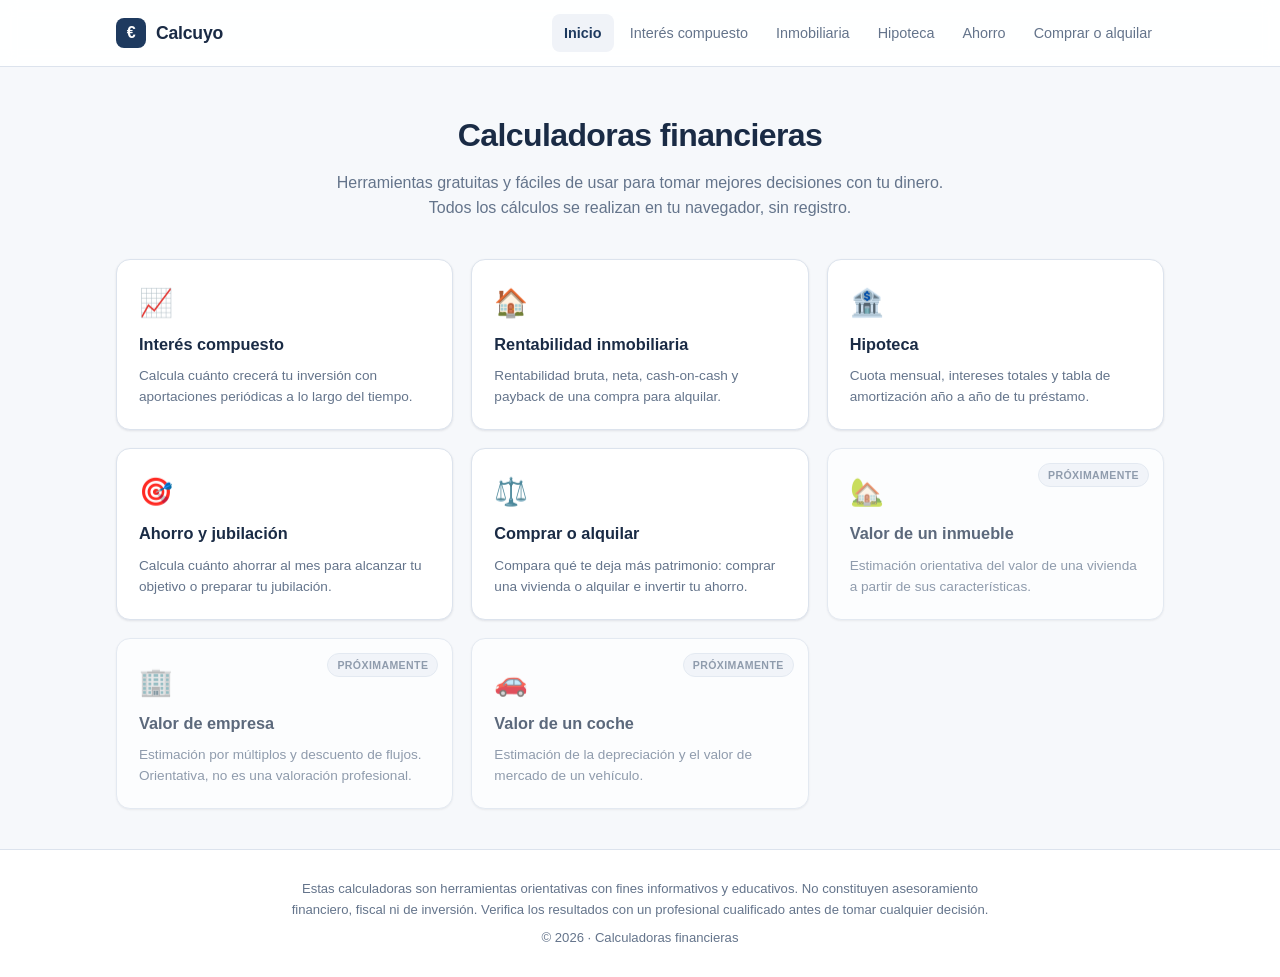
==== index.html @ 3c6fef60 "Comprar vs alquilar + mejoras" ====
<!DOCTYPE html>
<html lang="es">
<head>
<meta charset="UTF-8">
<meta name="viewport" content="width=device-width, initial-scale=1.0">
<!-- Verificación de propiedad para Google Search Console -->
<meta name="google-site-verification" content="KNU61p3PMGlYBr0yV_U5eCrznj9JNH6V3RCgdyPIXgY" />
<title>Calculadoras financieras gratis online | Calcuyo</title>
<meta name="description" content="Calculadoras financieras gratuitas y sin registro: interés compuesto, rentabilidad de un piso de alquiler y más. Resultados al instante en tu navegador.">
<link rel="canonical" href="https://calcuyo.com/">
<link rel="stylesheet" href="assets/styles.css">
</head>
<body>

  <!-- ===== Barra superior ===== -->
  <div class="topbar">
    <div class="inner">
      <a class="brand" href="index.html">
        <span class="logo">€</span>
        <span class="name">Calcuyo</span>
      </a>
      <nav class="topnav">
        <a href="index.html" class="active">Inicio</a>
        <a href="interes-compuesto.html">Interés compuesto</a>
        <a href="rentabilidad-inmobiliaria.html">Inmobiliaria</a>
        <a href="hipoteca.html">Hipoteca</a>
        <a href="ahorro.html">Ahorro</a>
        <a href="comprar-vs-alquilar.html">Comprar o alquilar</a>
      </nav>
    </div>
  </div>

  <div class="container">
    <div class="page-head">
      <h1>Calculadoras financieras</h1>
      <p>Herramientas gratuitas y fáciles de usar para tomar mejores decisiones con tu dinero. Todos los cálculos se realizan en tu navegador, sin registro.</p>
    </div>

    <!-- ===== Tarjetas de herramientas ===== -->
    <div class="cards">

      <a class="tool-card" href="interes-compuesto.html">
        <div class="ico">📈</div>
        <h3>Interés compuesto</h3>
        <p>Calcula cuánto crecerá tu inversión con aportaciones periódicas a lo largo del tiempo.</p>
      </a>

      <a class="tool-card" href="rentabilidad-inmobiliaria.html">
        <div class="ico">🏠</div>
        <h3>Rentabilidad inmobiliaria</h3>
        <p>Rentabilidad bruta, neta, cash-on-cash y payback de una compra para alquilar.</p>
      </a>

      <a class="tool-card" href="hipoteca.html">
        <div class="ico">🏦</div>
        <h3>Hipoteca</h3>
        <p>Cuota mensual, intereses totales y tabla de amortización año a año de tu préstamo.</p>
      </a>

      <a class="tool-card" href="ahorro.html">
        <div class="ico">🎯</div>
        <h3>Ahorro y jubilación</h3>
        <p>Calcula cuánto ahorrar al mes para alcanzar tu objetivo o preparar tu jubilación.</p>
      </a>

      <a class="tool-card" href="comprar-vs-alquilar.html">
        <div class="ico">⚖️</div>
        <h3>Comprar o alquilar</h3>
        <p>Compara qué te deja más patrimonio: comprar una vivienda o alquilar e invertir tu ahorro.</p>
      </a>

      <!-- Próximamente: añadir el href cuando estén listas -->
      <div class="tool-card soon">
        <span class="badge">Próximamente</span>
        <div class="ico">🏡</div>
        <h3>Valor de un inmueble</h3>
        <p>Estimación orientativa del valor de una vivienda a partir de sus características.</p>
      </div>

      <div class="tool-card soon">
        <span class="badge">Próximamente</span>
        <div class="ico">🏢</div>
        <h3>Valor de empresa</h3>
        <p>Estimación por múltiplos y descuento de flujos. Orientativa, no es una valoración profesional.</p>
      </div>

      <div class="tool-card soon">
        <span class="badge">Próximamente</span>
        <div class="ico">🚗</div>
        <h3>Valor de un coche</h3>
        <p>Estimación de la depreciación y el valor de mercado de un vehículo.</p>
      </div>

    </div>
  </div>

  <!-- ===== Pie ===== -->
  <footer>
    <p class="disclaimer">
      Estas calculadoras son herramientas orientativas con fines informativos y educativos.
      No constituyen asesoramiento financiero, fiscal ni de inversión. Verifica los resultados
      con un profesional cualificado antes de tomar cualquier decisión.
    </p>
    <p>© 2026 · Calculadoras financieras</p>
  </footer>

</body>
</html>
---- assets/styles.css ----
/* =================================================================
   ESTILOS COMPARTIDOS — Suite de calculadoras
   Tema CLARO y sobrio · blanco + azul marino + verde apagado
   ================================================================= */

:root {
  --bg:          #f6f8fb;   /* fondo gris muy claro */
  --bg-panel:    #ffffff;   /* paneles blancos */
  --bg-input:    #ffffff;
  --bg-soft:     #f0f3f8;   /* relleno sutil (resultados neutros) */
  --border:      #dce3ed;   /* bordes grises claros */
  --text:        #1a2b45;   /* gris azulado oscuro para texto */
  --text-dim:    #64748b;   /* texto secundario */
  --accent:      #1e3a5f;   /* azul marino sobrio */
  --accent-hover:#16314f;
  --green:       #15803d;   /* verde apagado para positivos */
  --green-soft:  #eaf6ee;
  --red:         #b91c1c;
  --shadow:      0 1px 3px rgba(16,24,40,0.06), 0 1px 2px rgba(16,24,40,0.04);
  --shadow-lg:   0 4px 16px rgba(16,24,40,0.08);
}

* { box-sizing: border-box; margin: 0; padding: 0; }

body {
  font-family: -apple-system, BlinkMacSystemFont, "Segoe UI", Roboto, Helvetica, Arial, sans-serif;
  background: var(--bg);
  color: var(--text);
  min-height: 100vh;
  line-height: 1.55;
  -webkit-font-smoothing: antialiased;
}

.container { max-width: 1080px; margin: 0 auto; padding: 0 16px; }

/* ====== Barra de navegación superior ====== */
.topbar {
  border-bottom: 1px solid var(--border);
  background: rgba(255,255,255,0.9);
  backdrop-filter: blur(8px);
  position: sticky; top: 0; z-index: 50;
}
.topbar .inner {
  max-width: 1080px; margin: 0 auto; padding: 14px 16px;
  display: flex; align-items: center; justify-content: space-between; gap: 16px;
}
.brand {
  font-weight: 700; font-size: 1.1rem; text-decoration: none;
  display: flex; align-items: center; gap: 10px; color: var(--text);
  letter-spacing: -0.2px;
}
.brand .logo {
  width: 30px; height: 30px; border-radius: 8px;
  background: var(--accent);
  color: #fff;
  display: grid; place-items: center; font-size: 1rem; font-weight: 700;
}
.brand span.name { color: var(--text); }
.topnav { display: flex; gap: 4px; flex-wrap: wrap; }
.topnav a {
  color: var(--text-dim); text-decoration: none; font-size: 0.9rem; font-weight: 500;
  padding: 8px 12px; border-radius: 8px; transition: all 0.15s;
}
.topnav a:hover { color: var(--text); background: var(--bg-soft); }
.topnav a.active { color: var(--accent); background: var(--bg-soft); font-weight: 600; }

/* ====== Hero / cabecera de página ====== */
.page-head { text-align: center; padding: 44px 0 28px; }
.page-head h1 {
  font-size: 2rem; font-weight: 700; letter-spacing: -0.6px; color: var(--text);
}
.page-head p { color: var(--text-dim); margin-top: 10px; max-width: 620px; margin-left: auto; margin-right: auto; }

/* ====== Home: tarjetas de calculadoras ====== */
.cards { display: grid; grid-template-columns: repeat(3,1fr); gap: 18px; padding: 10px 0 40px; }
@media (max-width: 820px) { .cards { grid-template-columns: 1fr 1fr; } }
@media (max-width: 540px) { .cards { grid-template-columns: 1fr; } }

.tool-card {
  background: var(--bg-panel); border: 1px solid var(--border); border-radius: 14px;
  padding: 22px; text-decoration: none; color: var(--text);
  transition: transform 0.18s, border-color 0.18s, box-shadow 0.18s;
  display: flex; flex-direction: column; gap: 8px; position: relative; overflow: hidden;
  box-shadow: var(--shadow);
}
.tool-card:hover { transform: translateY(-3px); border-color: var(--accent); box-shadow: var(--shadow-lg); }
.tool-card .ico { font-size: 1.7rem; }
.tool-card h3 { font-size: 1.02rem; font-weight: 600; }
.tool-card p { font-size: 0.85rem; color: var(--text-dim); }
.tool-card.soon { opacity: 0.7; pointer-events: none; }
.badge {
  position: absolute; top: 14px; right: 14px; font-size: 0.66rem; font-weight: 600;
  background: var(--bg-soft); border: 1px solid var(--border); color: var(--text-dim);
  padding: 3px 9px; border-radius: 99px; text-transform: uppercase; letter-spacing: 0.4px;
}

/* ====== Tarjetas / paneles genéricos ====== */
.grid { display: grid; grid-template-columns: 1fr 1fr; gap: 20px; align-items: start; padding-bottom: 24px; }
@media (max-width: 820px) { .grid { grid-template-columns: 1fr; } }

.card {
  background: var(--bg-panel); border: 1px solid var(--border); border-radius: 14px;
  padding: 24px; box-shadow: var(--shadow);
}
.card h2 { font-size: 0.95rem; margin-bottom: 18px; display: flex; align-items: center; gap: 8px;
  text-transform: uppercase; letter-spacing: 0.4px; color: var(--text-dim); font-weight: 600; }
.card h2 .dot { width: 7px; height: 7px; border-radius: 50%; background: var(--accent); }

/* ====== Inputs ====== */
.field { margin-bottom: 15px; }
.field label { display: block; font-size: 0.82rem; color: var(--text-dim); margin-bottom: 6px; font-weight: 500; }
.input-wrap { position: relative; display: flex; align-items: center; }
input[type="number"], input[type="text"], select {
  width: 100%; padding: 11px 12px; background: var(--bg-input);
  border: 1px solid var(--border); border-radius: 9px; color: var(--text);
  font-size: 0.95rem; transition: border-color 0.15s, box-shadow 0.15s;
}
input:focus, select:focus { outline: none; border-color: var(--accent); box-shadow: 0 0 0 3px rgba(30,58,95,0.12); }
.suffix { position: absolute; right: 12px; color: var(--text-dim); font-size: 0.85rem; pointer-events: none; }
input.has-suffix { padding-right: 32px; }
.row { display: flex; gap: 12px; }
.row .field { flex: 1; }

.seg { display: inline-flex; border: 1px solid var(--border); border-radius: 8px; overflow: hidden; margin-bottom: 6px; }
.seg button { background: var(--bg-panel); border: none; color: var(--text-dim); padding: 5px 12px; font-size: 0.78rem; cursor: pointer; font-weight: 600; }
.seg button.active { background: var(--accent); color: #fff; }

/* ====== Resultados ====== */
.results { display: grid; grid-template-columns: 1fr 1fr; gap: 12px; margin-bottom: 18px; }
@media (max-width: 480px) { .results { grid-template-columns: 1fr; } }
.result-box { background: var(--bg-soft); border: 1px solid var(--border); border-radius: 11px; padding: 14px; }
.result-box .lbl { font-size: 0.78rem; color: var(--text-dim); margin-bottom: 4px; }
.result-box .val { font-size: 1.3rem; font-weight: 700; color: var(--text); }
.result-box.positive { border-color: #c4e6ce; background: var(--green-soft); }
.result-box.positive .val { color: var(--green); }
.result-box.negative .val { color: var(--red); }

.chart-box { margin-top: 8px; position: relative; height: 280px; }
.note { font-size: 0.78rem; color: var(--text-dim); margin-top: 14px; line-height: 1.6; }

/* ====== Tabla genérica (amortización, etc.) ====== */
.table-wrap { overflow-x: auto; }
table.data { width: 100%; border-collapse: collapse; font-size: 0.88rem; }
table.data th, table.data td { padding: 9px 12px; text-align: right; border-bottom: 1px solid var(--border); white-space: nowrap; }
table.data th:first-child, table.data td:first-child { text-align: left; }
table.data thead th { color: var(--text-dim); font-weight: 600; font-size: 0.76rem; text-transform: uppercase; letter-spacing: 0.4px; }
table.data tbody tr:hover { background: var(--bg-soft); }

/* ====== Sección explicativa / SEO ======
   Columna estrecha tipo artículo, sin cajas: se lee mucho mejor que
   metiendo el texto largo dentro de tarjetas. */
.content { max-width: 720px; margin: 0 auto; padding: 20px 0 56px; }

/* Anulamos el aspecto "tarjeta" de las secciones de texto y lo
   sustituimos por un separador sutil entre bloques. */
.content .card {
  background: transparent; border: none; box-shadow: none;
  padding: 0; margin: 0 0 40px;
}
.content .card + .card { border-top: 1px solid var(--border); padding-top: 36px; }

.content h2 {
  text-transform: none; letter-spacing: -0.3px; font-size: 1.4rem;
  color: var(--text); font-weight: 700; margin-bottom: 16px;
}
.content h3 { font-size: 1.02rem; color: var(--text); font-weight: 600; margin: 22px 0 6px; }
.content p { color: var(--text-dim); margin-bottom: 14px; font-size: 0.96rem; line-height: 1.7; }
.content ul { color: var(--text-dim); margin: 0 0 14px 4px; font-size: 0.96rem; line-height: 1.7; list-style: none; }
.content li { margin-bottom: 9px; padding-left: 22px; position: relative; }
.content li::before {
  content: ""; position: absolute; left: 4px; top: 11px;
  width: 6px; height: 6px; border-radius: 50%; background: var(--accent);
}
.content strong { color: var(--text); font-weight: 600; }

/* FAQ: acordeón limpio, solo con líneas divisorias (sin cajas sueltas) */
.faq { border-top: 1px solid var(--border); }
.faq details { border-bottom: 1px solid var(--border); }
.faq summary {
  cursor: pointer; font-weight: 600; padding: 16px 32px 16px 0;
  color: var(--text); list-style: none; position: relative; font-size: 0.98rem;
}
.faq summary::-webkit-details-marker { display: none; }
.faq summary::after {
  content: "+"; position: absolute; right: 4px; top: 50%; transform: translateY(-50%);
  color: var(--accent); font-weight: 400; font-size: 1.4rem; line-height: 1; transition: transform 0.2s;
}
.faq details[open] summary::after { content: "−"; }
.faq details p { padding: 0 0 16px; margin: 0; color: var(--text-dim); line-height: 1.7; }
/* El título "Preguntas frecuentes" sí debe respirar por encima de la línea */
.content .faq h2 { padding-bottom: 4px; }

/* ====== Pie ====== */
footer { border-top: 1px solid var(--border); padding: 28px 0; text-align: center; color: var(--text-dim); font-size: 0.82rem; background: var(--bg-panel); }
footer .disclaimer { max-width: 720px; margin: 0 auto 8px; line-height: 1.6; }
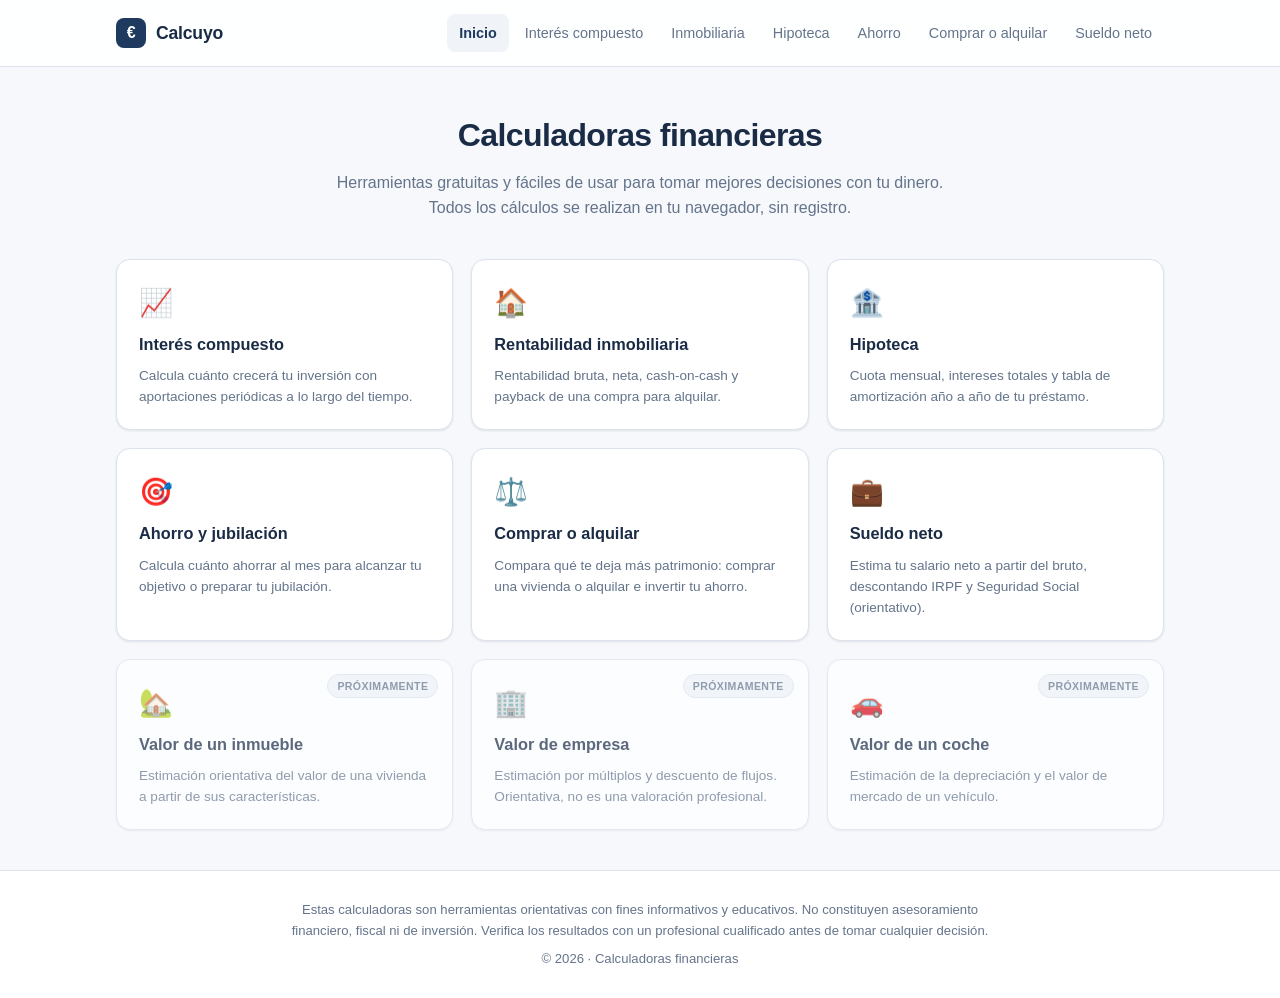
==== commit 69c9edd5: "Calculadora sueldo neto" ====
--- a/index.html
+++ b/index.html
@@ -26,6 +26,7 @@
         <a href="hipoteca.html">Hipoteca</a>
         <a href="ahorro.html">Ahorro</a>
         <a href="comprar-vs-alquilar.html">Comprar o alquilar</a>
+        <a href="sueldo-neto.html">Sueldo neto</a>
       </nav>
     </div>
   </div>
@@ -69,6 +70,12 @@
         <p>Compara qué te deja más patrimonio: comprar una vivienda o alquilar e invertir tu ahorro.</p>
       </a>
 
+      <a class="tool-card" href="sueldo-neto.html">
+        <div class="ico">💼</div>
+        <h3>Sueldo neto</h3>
+        <p>Estima tu salario neto a partir del bruto, descontando IRPF y Seguridad Social (orientativo).</p>
+      </a>
+
       <!-- Próximamente: añadir el href cuando estén listas -->
       <div class="tool-card soon">
         <span class="badge">Próximamente</span>
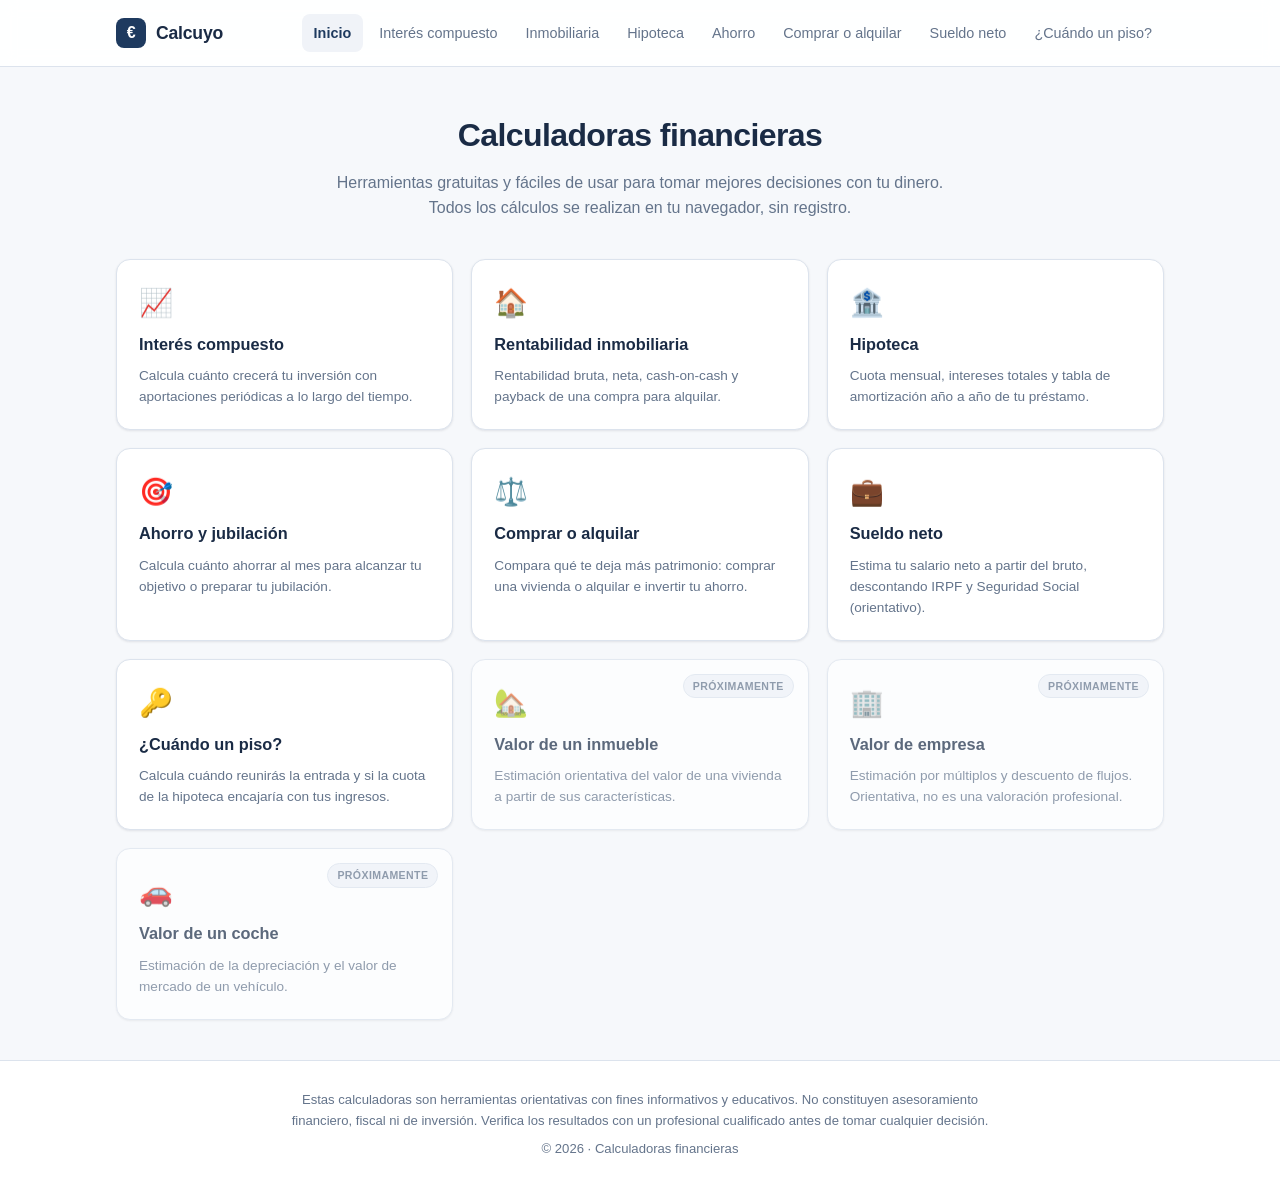
==== commit 01c6a049: "Calculadora cuando comprar piso" ====
--- a/index.html
+++ b/index.html
@@ -27,6 +27,7 @@
         <a href="ahorro.html">Ahorro</a>
         <a href="comprar-vs-alquilar.html">Comprar o alquilar</a>
         <a href="sueldo-neto.html">Sueldo neto</a>
+        <a href="cuando-comprar-piso.html">¿Cuándo un piso?</a>
       </nav>
     </div>
   </div>
@@ -76,6 +77,12 @@
         <p>Estima tu salario neto a partir del bruto, descontando IRPF y Seguridad Social (orientativo).</p>
       </a>
 
+      <a class="tool-card" href="cuando-comprar-piso.html">
+        <div class="ico">🔑</div>
+        <h3>¿Cuándo un piso?</h3>
+        <p>Calcula cuándo reunirás la entrada y si la cuota de la hipoteca encajaría con tus ingresos.</p>
+      </a>
+
       <!-- Próximamente: añadir el href cuando estén listas -->
       <div class="tool-card soon">
         <span class="badge">Próximamente</span>
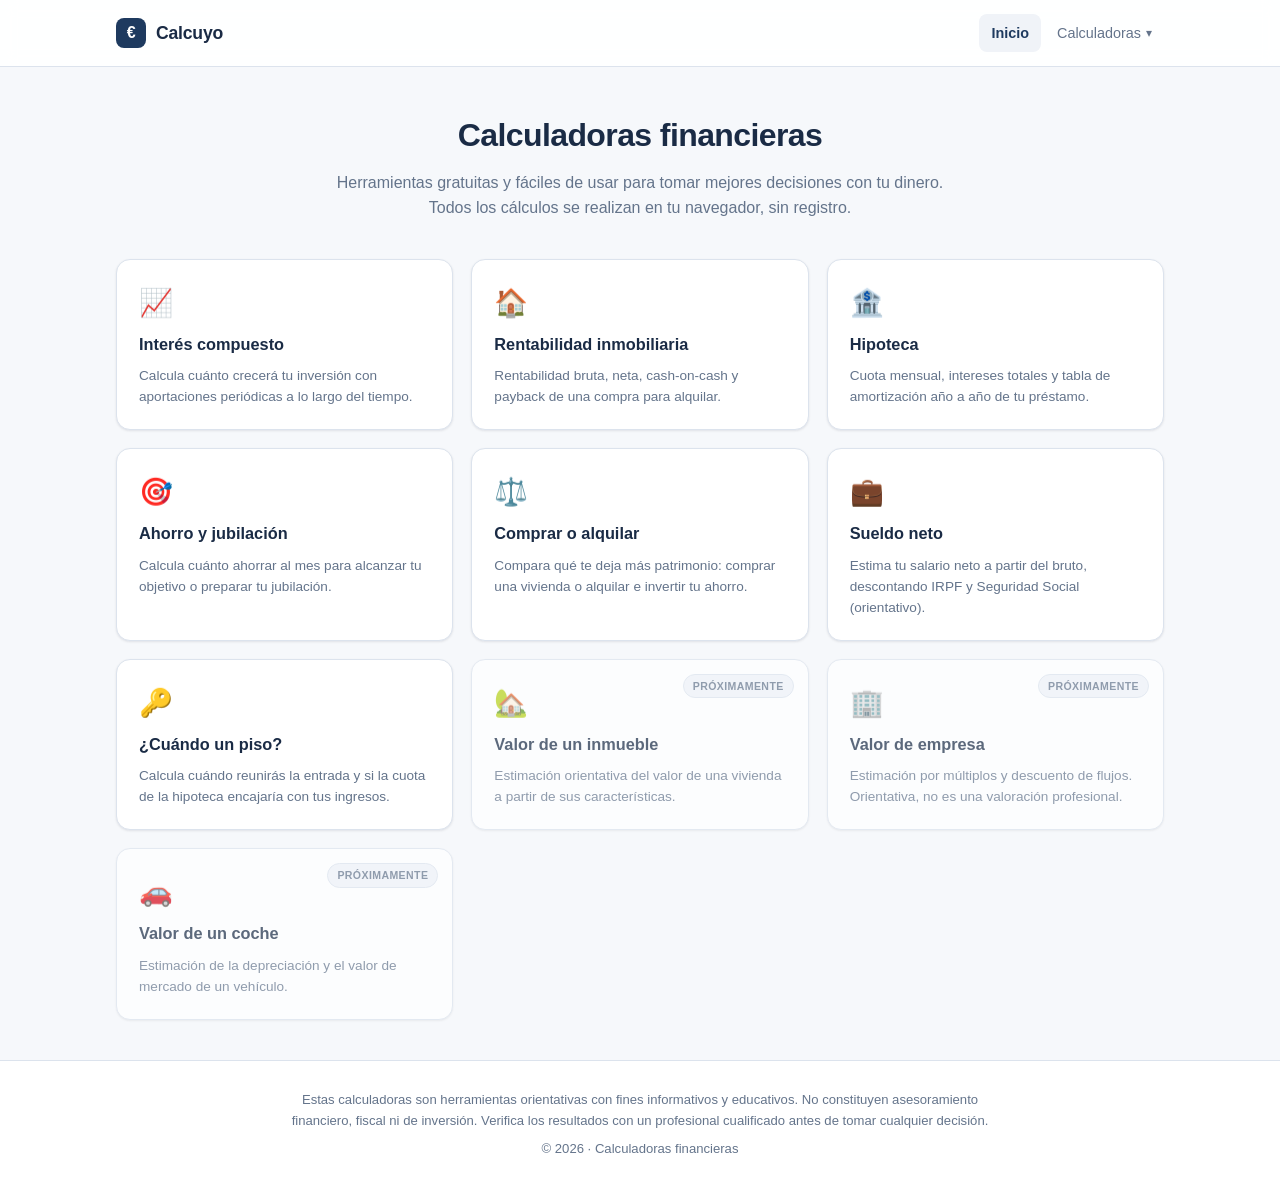
==== commit 3767f44a: "Menu desplegable" ====
--- a/index.html
+++ b/index.html
@@ -9,6 +9,7 @@
 <meta name="description" content="Calculadoras financieras gratuitas y sin registro: interés compuesto, rentabilidad de un piso de alquiler y más. Resultados al instante en tu navegador.">
 <link rel="canonical" href="https://calcuyo.com/">
 <link rel="stylesheet" href="assets/styles.css">
+<script defer src="assets/nav.js"></script>
 </head>
 <body>
 
@@ -19,16 +20,7 @@
         <span class="logo">€</span>
         <span class="name">Calcuyo</span>
       </a>
-      <nav class="topnav">
-        <a href="index.html" class="active">Inicio</a>
-        <a href="interes-compuesto.html">Interés compuesto</a>
-        <a href="rentabilidad-inmobiliaria.html">Inmobiliaria</a>
-        <a href="hipoteca.html">Hipoteca</a>
-        <a href="ahorro.html">Ahorro</a>
-        <a href="comprar-vs-alquilar.html">Comprar o alquilar</a>
-        <a href="sueldo-neto.html">Sueldo neto</a>
-        <a href="cuando-comprar-piso.html">¿Cuándo un piso?</a>
-      </nav>
+      <nav class="topnav" id="site-nav"></nav>
     </div>
   </div>
 
--- a/assets/styles.css
+++ b/assets/styles.css
@@ -64,6 +64,31 @@
 .topnav a:hover { color: var(--text); background: var(--bg-soft); }
 .topnav a.active { color: var(--accent); background: var(--bg-soft); font-weight: 600; }
 
+/* ====== Menú desplegable de calculadoras ====== */
+.dropdown { position: relative; display: inline-block; }
+.dropbtn {
+  background: transparent; border: none; font: inherit; cursor: pointer;
+  color: var(--text-dim); font-size: 0.9rem; font-weight: 500;
+  padding: 8px 12px; border-radius: 8px; display: inline-flex; align-items: center; gap: 5px;
+  transition: all 0.15s;
+}
+.dropbtn:hover { color: var(--text); background: var(--bg-soft); }
+.dropdown.active .dropbtn { color: var(--accent); background: var(--bg-soft); font-weight: 600; }
+.caret { font-size: 0.75rem; transition: transform 0.2s; }
+.dropdown.open .caret { transform: rotate(180deg); }
+.dropmenu {
+  display: none; position: absolute; right: 0; top: calc(100% + 6px);
+  background: var(--bg-panel); border: 1px solid var(--border); border-radius: 12px;
+  box-shadow: var(--shadow-lg); min-width: 240px; padding: 6px; z-index: 60;
+}
+.dropdown.open .dropmenu { display: block; }
+.dropmenu a {
+  display: block; padding: 10px 12px; border-radius: 8px;
+  color: var(--text-dim); text-decoration: none; font-size: 0.9rem; font-weight: 500; white-space: nowrap;
+}
+.dropmenu a:hover { background: var(--bg-soft); color: var(--text); }
+.dropmenu a.active { color: var(--accent); background: var(--bg-soft); font-weight: 600; }
+
 /* ====== Hero / cabecera de página ====== */
 .page-head { text-align: center; padding: 44px 0 28px; }
 .page-head h1 {
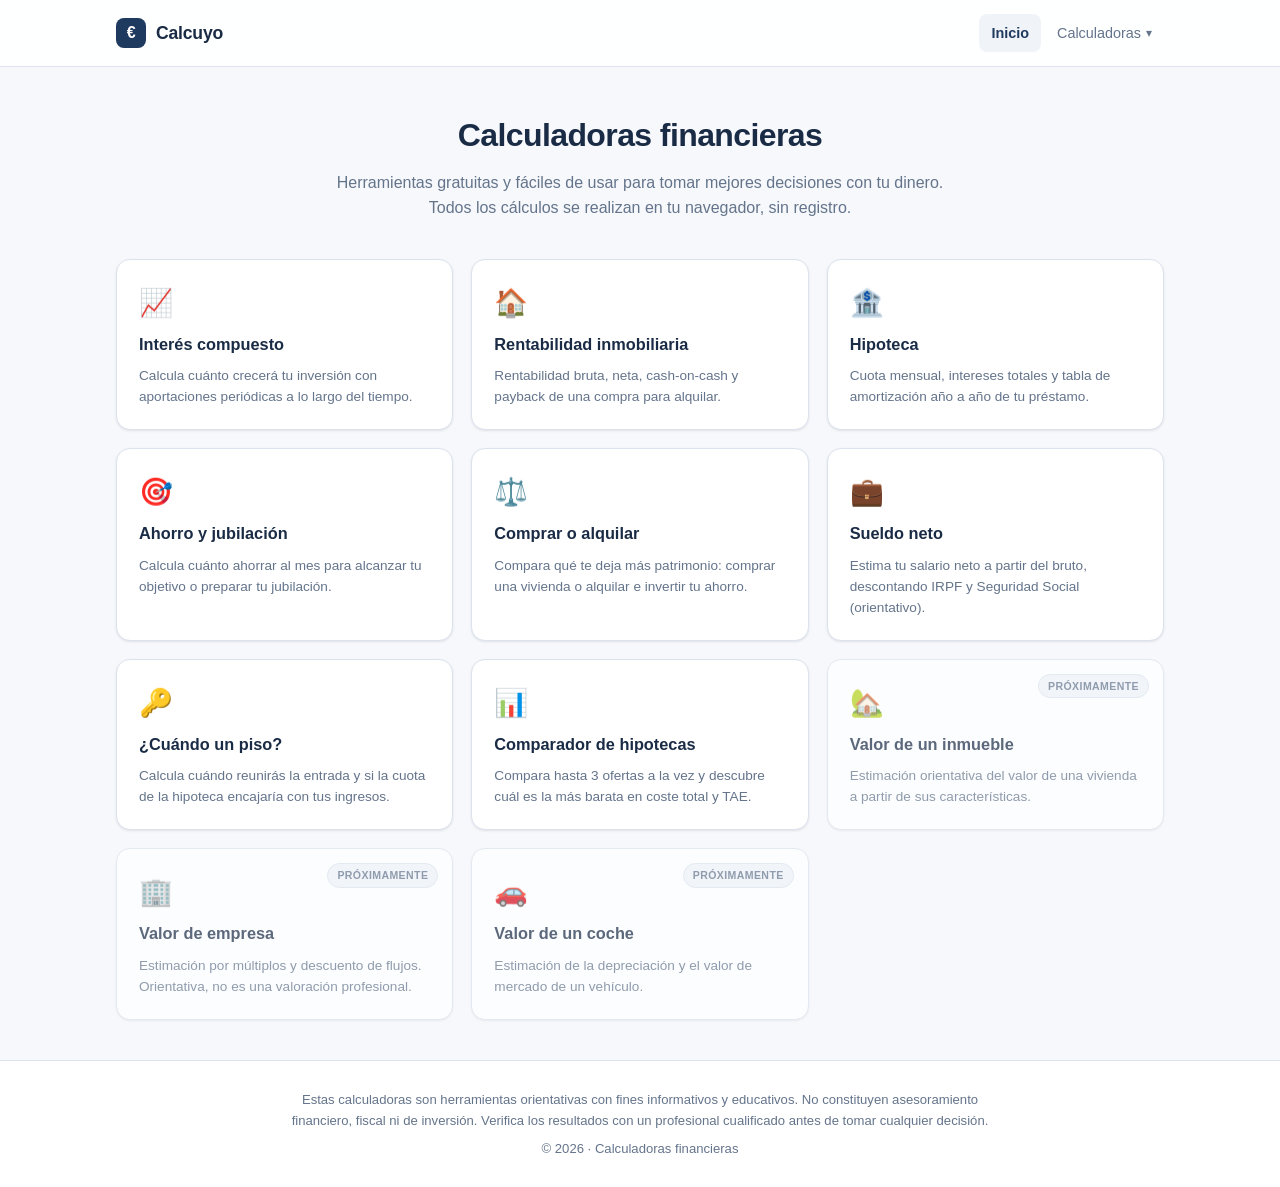
==== commit 39f078e8: "Compartir resultados + comparador de hipotecas" ====
--- a/index.html
+++ b/index.html
@@ -75,6 +75,12 @@
         <p>Calcula cuándo reunirás la entrada y si la cuota de la hipoteca encajaría con tus ingresos.</p>
       </a>
 
+      <a class="tool-card" href="comparador-hipotecas.html">
+        <div class="ico">📊</div>
+        <h3>Comparador de hipotecas</h3>
+        <p>Compara hasta 3 ofertas a la vez y descubre cuál es la más barata en coste total y TAE.</p>
+      </a>
+
       <!-- Próximamente: añadir el href cuando estén listas -->
       <div class="tool-card soon">
         <span class="badge">Próximamente</span>
--- a/assets/styles.css
+++ b/assets/styles.css
@@ -56,13 +56,15 @@
   display: grid; place-items: center; font-size: 1rem; font-weight: 700;
 }
 .brand span.name { color: var(--text); }
-.topnav { display: flex; gap: 4px; flex-wrap: wrap; }
-.topnav a {
+/* La barra de navegación NO debe envolverse: con flex-wrap el dropdown se rompe.
+   Si no cabe, en móvil reducimos paddings/tamaños abajo en el media query. */
+.topnav { display: flex; gap: 4px; flex-wrap: nowrap; align-items: center; }
+.topnav > a {
   color: var(--text-dim); text-decoration: none; font-size: 0.9rem; font-weight: 500;
-  padding: 8px 12px; border-radius: 8px; transition: all 0.15s;
-}
-.topnav a:hover { color: var(--text); background: var(--bg-soft); }
-.topnav a.active { color: var(--accent); background: var(--bg-soft); font-weight: 600; }
+  padding: 8px 12px; border-radius: 8px; transition: all 0.15s; white-space: nowrap;
+}
+.topnav > a:hover { color: var(--text); background: var(--bg-soft); }
+.topnav > a.active { color: var(--accent); background: var(--bg-soft); font-weight: 600; }
 
 /* ====== Menú desplegable de calculadoras ====== */
 .dropdown { position: relative; display: inline-block; }
@@ -70,24 +72,43 @@
   background: transparent; border: none; font: inherit; cursor: pointer;
   color: var(--text-dim); font-size: 0.9rem; font-weight: 500;
   padding: 8px 12px; border-radius: 8px; display: inline-flex; align-items: center; gap: 5px;
-  transition: all 0.15s;
+  transition: all 0.15s; white-space: nowrap;
 }
 .dropbtn:hover { color: var(--text); background: var(--bg-soft); }
 .dropdown.active .dropbtn { color: var(--accent); background: var(--bg-soft); font-weight: 600; }
-.caret { font-size: 0.75rem; transition: transform 0.2s; }
+.caret { font-size: 0.75rem; transition: transform 0.2s; display: inline-block; }
 .dropdown.open .caret { transform: rotate(180deg); }
+
+/* El desplegable está oculto por defecto y solo aparece cuando hay .open */
 .dropmenu {
-  display: none; position: absolute; right: 0; top: calc(100% + 6px);
+  display: none !important;
+  position: absolute; right: 0; top: calc(100% + 6px);
   background: var(--bg-panel); border: 1px solid var(--border); border-radius: 12px;
   box-shadow: var(--shadow-lg); min-width: 240px; padding: 6px; z-index: 60;
 }
-.dropdown.open .dropmenu { display: block; }
+.dropdown.open .dropmenu { display: block !important; }
 .dropmenu a {
   display: block; padding: 10px 12px; border-radius: 8px;
   color: var(--text-dim); text-decoration: none; font-size: 0.9rem; font-weight: 500; white-space: nowrap;
 }
 .dropmenu a:hover { background: var(--bg-soft); color: var(--text); }
 .dropmenu a.active { color: var(--accent); background: var(--bg-soft); font-weight: 600; }
+
+/* ====== Adaptación a móvil ======
+   En pantallas estrechas reducimos la barra y hacemos que el desplegable
+   ocupe casi todo el ancho de la pantalla, no solo el ancho del botón. */
+@media (max-width: 600px) {
+  .topbar .inner { padding: 12px 14px; gap: 10px; }
+  .brand { font-size: 1rem; }
+  .topnav { gap: 2px; }
+  .topnav > a, .dropbtn { padding: 7px 9px; font-size: 0.85rem; }
+  .dropmenu {
+    position: fixed;            /* anclado a la ventana, no al botón */
+    top: 60px;                  /* justo debajo de la barra */
+    left: 12px; right: 12px;    /* full-width con un poco de margen */
+    min-width: 0;
+  }
+}
 
 /* ====== Hero / cabecera de página ====== */
 .page-head { text-align: center; padding: 44px 0 28px; }
@@ -163,6 +184,42 @@
 .chart-box { margin-top: 8px; position: relative; height: 280px; }
 .note { font-size: 0.78rem; color: var(--text-dim); margin-top: 14px; line-height: 1.6; }
 
+/* ====== Botón compartir resultados ====== */
+.share-wrap { position: relative; display: inline-block; margin-left: auto; }
+.share-btn {
+  background: var(--accent); color: #fff; border: none; cursor: pointer;
+  padding: 7px 12px; border-radius: 8px; font-size: 0.82rem; font-weight: 600;
+  display: inline-flex; align-items: center; gap: 6px; transition: background 0.15s;
+}
+.share-btn:hover { background: var(--accent-hover); }
+.share-btn svg { width: 14px; height: 14px; }
+.share-popover {
+  display: none; position: absolute; right: 0; top: calc(100% + 8px);
+  background: var(--bg-panel); border: 1px solid var(--border); border-radius: 12px;
+  box-shadow: var(--shadow-lg); padding: 6px; z-index: 70; min-width: 180px;
+}
+.share-popover.open { display: block; }
+.share-popover button {
+  display: flex; align-items: center; gap: 10px; width: 100%; padding: 9px 12px;
+  background: transparent; border: none; cursor: pointer; border-radius: 8px;
+  font-size: 0.88rem; color: var(--text); text-align: left;
+}
+.share-popover button:hover { background: var(--bg-soft); }
+.share-popover .ok { color: var(--green); font-size: 0.78rem; padding: 8px 12px; }
+/* La cabecera de la card que contiene el botón compartir necesita alinear a la derecha */
+.card h2.with-share { display: flex; align-items: center; }
+
+/* ====== Tarjetas de comparador (varias columnas lado a lado) ====== */
+.asset-cards { display: grid; grid-template-columns: repeat(3, 1fr); gap: 16px; margin-bottom: 20px; }
+@media (max-width: 820px) { .asset-cards { grid-template-columns: 1fr; } }
+.asset-card {
+  background: var(--bg-panel); border: 1px solid var(--border); border-radius: 14px;
+  padding: 18px; box-shadow: var(--shadow);
+}
+.asset-card h3 { font-size: 0.95rem; margin-bottom: 14px; display: flex; align-items: center; gap: 6px; }
+.swatch { display: inline-block; width: 10px; height: 10px; border-radius: 3px; flex-shrink: 0; }
+td.best { color: var(--green); font-weight: 700; }
+
 /* ====== Tabla genérica (amortización, etc.) ====== */
 .table-wrap { overflow-x: auto; }
 table.data { width: 100%; border-collapse: collapse; font-size: 0.88rem; }
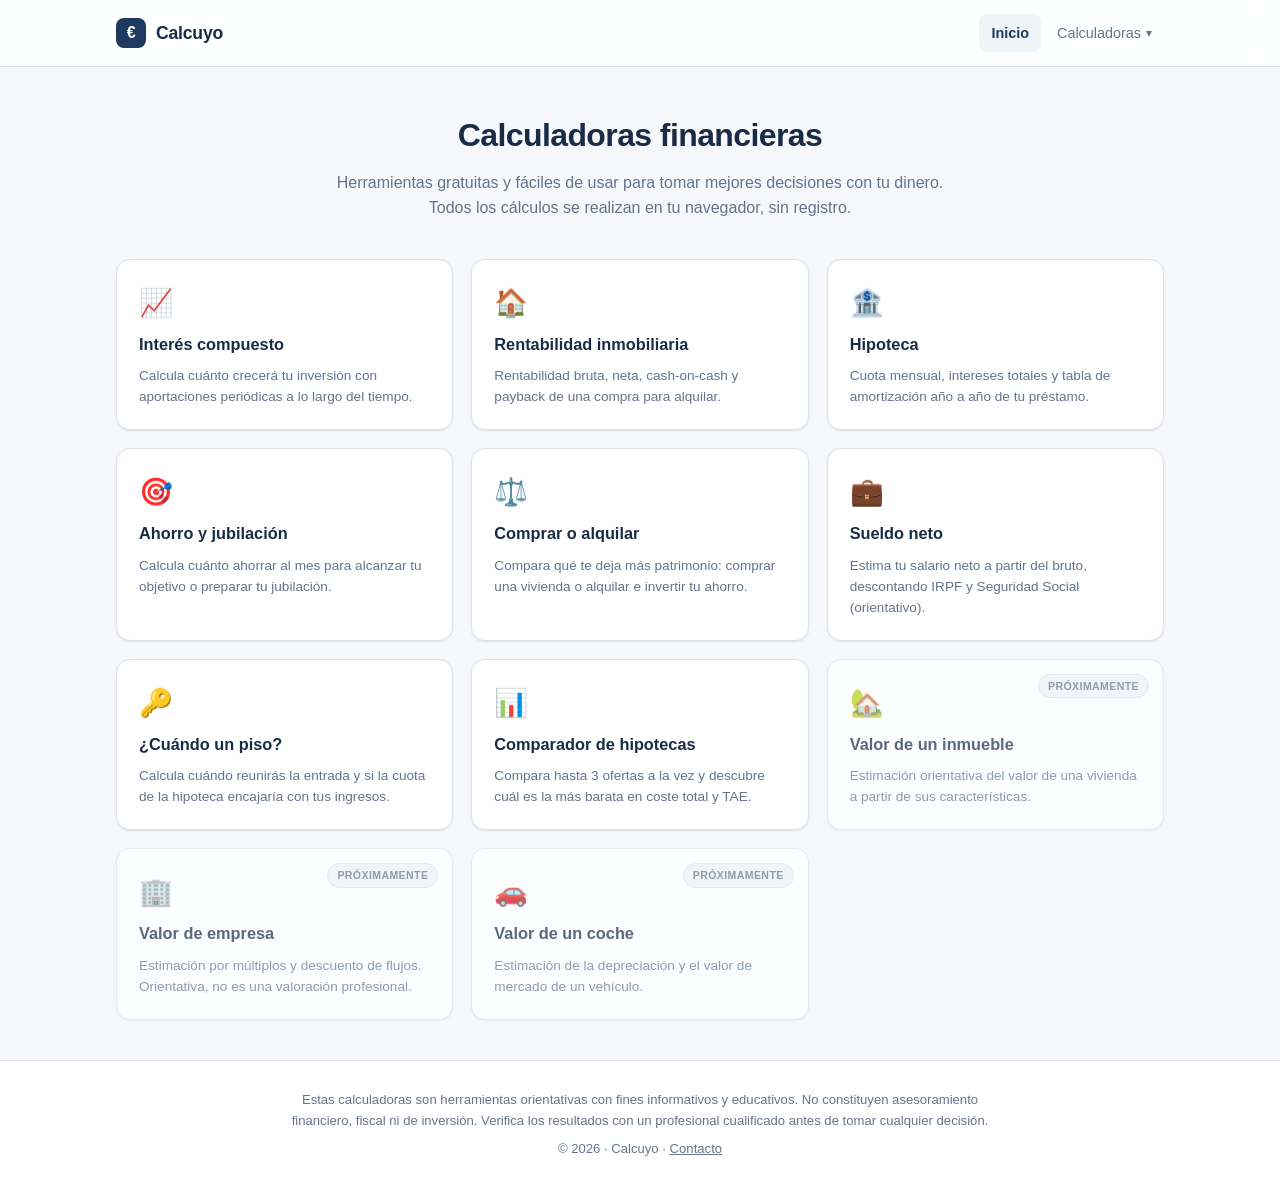
==== commit 18cb2788: "Contacto" ====
--- a/index.html
+++ b/index.html
@@ -113,7 +113,7 @@
       No constituyen asesoramiento financiero, fiscal ni de inversión. Verifica los resultados
       con un profesional cualificado antes de tomar cualquier decisión.
     </p>
-    <p>© 2026 · Calculadoras financieras</p>
+    <p>© 2026 · Calcuyo · <a href="contacto.html" style="color:inherit">Contacto</a></p>
   </footer>
 
 </body>
--- a/assets/styles.css
+++ b/assets/styles.css
@@ -156,16 +156,30 @@
 .field { margin-bottom: 15px; }
 .field label { display: block; font-size: 0.82rem; color: var(--text-dim); margin-bottom: 6px; font-weight: 500; }
 .input-wrap { position: relative; display: flex; align-items: center; }
-input[type="number"], input[type="text"], select {
+input[type="number"], input[type="text"], input[type="email"], select, textarea {
   width: 100%; padding: 11px 12px; background: var(--bg-input);
   border: 1px solid var(--border); border-radius: 9px; color: var(--text);
   font-size: 0.95rem; transition: border-color 0.15s, box-shadow 0.15s;
-}
-input:focus, select:focus { outline: none; border-color: var(--accent); box-shadow: 0 0 0 3px rgba(30,58,95,0.12); }
+  font-family: inherit;
+}
+textarea { resize: vertical; min-height: 120px; line-height: 1.5; }
+input:focus, select:focus, textarea:focus { outline: none; border-color: var(--accent); box-shadow: 0 0 0 3px rgba(30,58,95,0.12); }
+
+/* Botón primario reutilizable */
+.btn-primary {
+  background: var(--accent); color: #fff; border: none; cursor: pointer;
+  padding: 12px 22px; border-radius: 9px; font-size: 0.95rem; font-weight: 600;
+  font-family: inherit; transition: background 0.15s;
+}
+.btn-primary:hover { background: var(--accent-hover); }
+.btn-primary:disabled { opacity: 0.6; cursor: not-allowed; }
 .suffix { position: absolute; right: 12px; color: var(--text-dim); font-size: 0.85rem; pointer-events: none; }
 input.has-suffix { padding-right: 32px; }
-.row { display: flex; gap: 12px; }
-.row .field { flex: 1; }
+/* En las filas de dos columnas, los inputs deben quedar siempre al mismo nivel,
+   aunque un label ocupe más líneas que el otro. */
+.row { display: flex; gap: 12px; align-items: stretch; }
+.row .field { flex: 1; display: flex; flex-direction: column; }
+.row .field .input-wrap { margin-top: auto; }
 
 .seg { display: inline-flex; border: 1px solid var(--border); border-radius: 8px; overflow: hidden; margin-bottom: 6px; }
 .seg button { background: var(--bg-panel); border: none; color: var(--text-dim); padding: 5px 12px; font-size: 0.78rem; cursor: pointer; font-weight: 600; }
@@ -186,28 +200,29 @@
 
 /* ====== Botón compartir resultados ====== */
 .share-wrap { position: relative; display: inline-block; margin-left: auto; }
+/* Reseteamos los heredados del h2 (uppercase + letter-spacing) para que el botón se lea bien */
 .share-btn {
   background: var(--accent); color: #fff; border: none; cursor: pointer;
-  padding: 7px 12px; border-radius: 8px; font-size: 0.82rem; font-weight: 600;
+  padding: 7px 14px; border-radius: 8px; font-size: 0.82rem; font-weight: 600;
   display: inline-flex; align-items: center; gap: 6px; transition: background 0.15s;
+  text-transform: none; letter-spacing: 0; line-height: 1; font-family: inherit;
 }
 .share-btn:hover { background: var(--accent-hover); }
-.share-btn svg { width: 14px; height: 14px; }
 .share-popover {
   display: none; position: absolute; right: 0; top: calc(100% + 8px);
   background: var(--bg-panel); border: 1px solid var(--border); border-radius: 12px;
-  box-shadow: var(--shadow-lg); padding: 6px; z-index: 70; min-width: 180px;
+  box-shadow: var(--shadow-lg); padding: 6px; z-index: 70; min-width: 200px;
 }
 .share-popover.open { display: block; }
 .share-popover button {
-  display: flex; align-items: center; gap: 10px; width: 100%; padding: 9px 12px;
+  display: flex; align-items: center; gap: 10px; width: 100%; padding: 10px 12px;
   background: transparent; border: none; cursor: pointer; border-radius: 8px;
-  font-size: 0.88rem; color: var(--text); text-align: left;
+  font-size: 0.9rem; color: var(--text); text-align: left;
+  text-transform: none; letter-spacing: 0; font-family: inherit; font-weight: 500;
 }
 .share-popover button:hover { background: var(--bg-soft); }
-.share-popover .ok { color: var(--green); font-size: 0.78rem; padding: 8px 12px; }
-/* La cabecera de la card que contiene el botón compartir necesita alinear a la derecha */
-.card h2.with-share { display: flex; align-items: center; }
+/* La cabecera del card que contiene el botón compartir necesita espacio para el botón a la derecha */
+.card h2.with-share { display: flex; align-items: center; gap: 8px; }
 
 /* ====== Tarjetas de comparador (varias columnas lado a lado) ====== */
 .asset-cards { display: grid; grid-template-columns: repeat(3, 1fr); gap: 16px; margin-bottom: 20px; }
